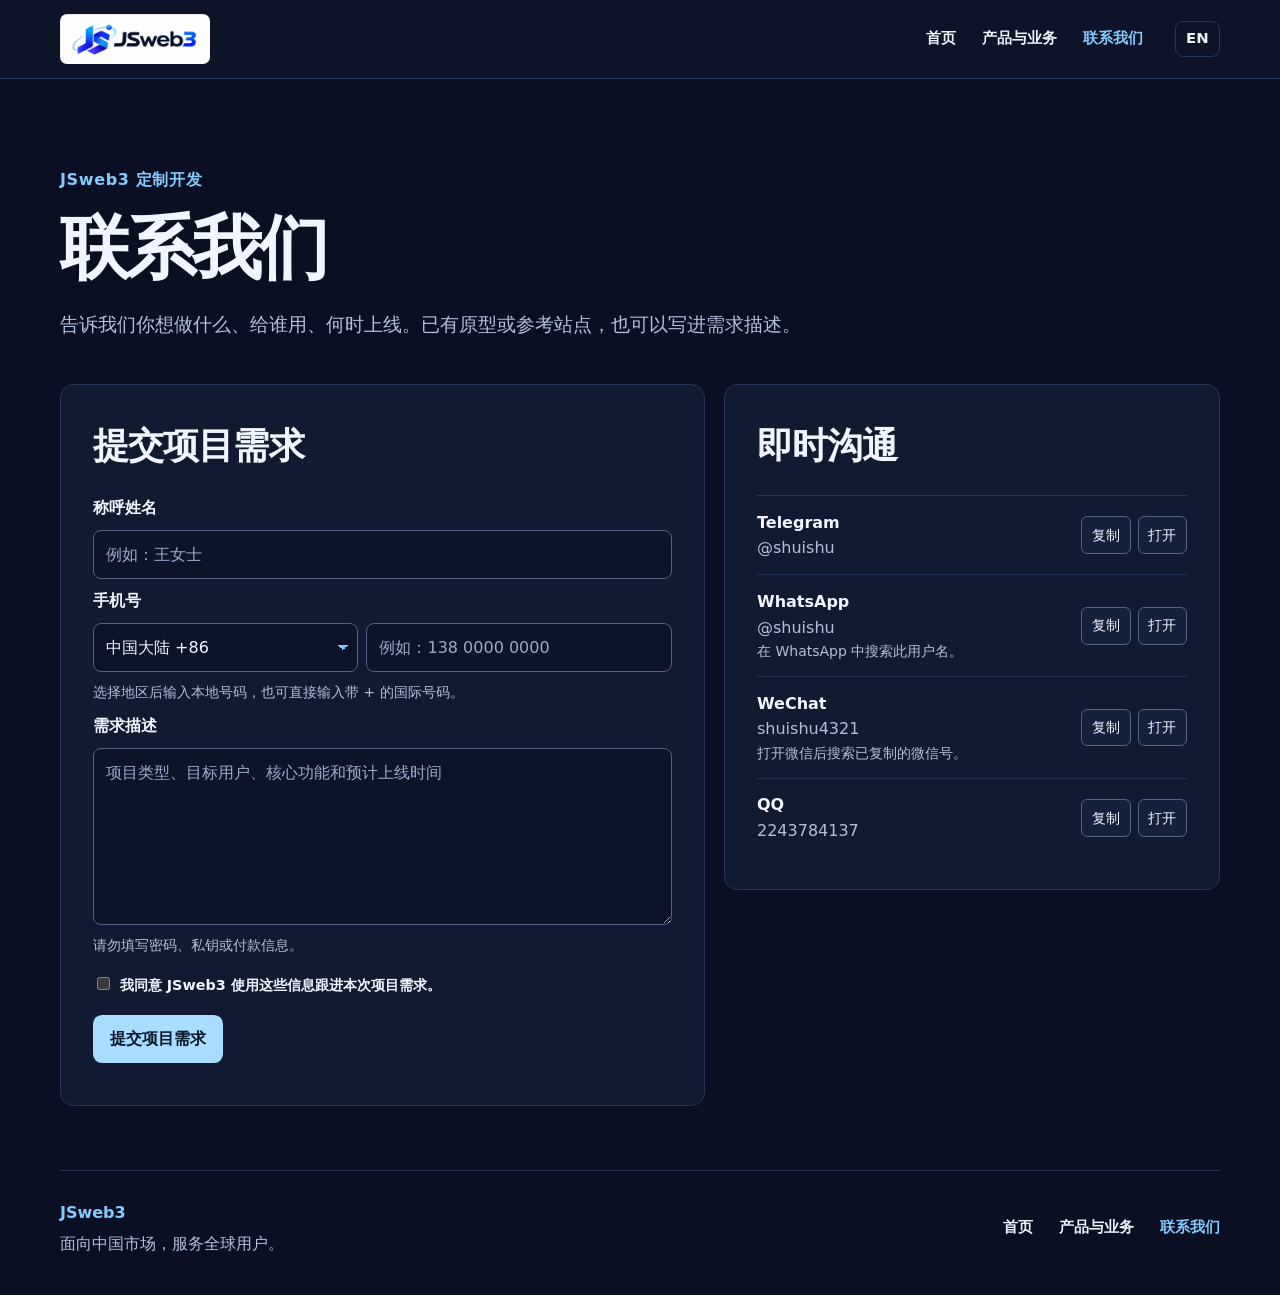
==== site/contact/index.html @ c19f3cb8 "Build bilingual JSweb3 development website" ====
<!doctype html>
<html lang="zh-CN"><head><meta charset="utf-8"><meta name="viewport" content="width=device-width, initial-scale=1"><meta name="theme-color" content="#0a1022">
<title>联系我们｜提交定制开发需求 | JSweb3</title><meta name="description" content="联系 JSweb3，提交 APP、官网、小程序或 Web3 DApp 项目需求，或通过 Telegram、微信、QQ 和 WhatsApp 找到我们。"><meta name="keywords" content="APP 定制开发, 网站与 H5 开发, 企业官网建设, 小程序定制开发, Web3 与 DApp 开发, 系统与 API 集成"><meta name="author" content="JSweb3"><meta name="robots" content="index, follow, max-image-preview:large, max-snippet:-1">
<link rel="canonical" href="https://jsweb3.dev/contact/"><link rel="alternate" hreflang="zh-CN" href="https://jsweb3.dev/contact/"><link rel="alternate" hreflang="en" href="https://jsweb3.dev/en/contact/"><link rel="alternate" hreflang="x-default" href="https://jsweb3.dev/contact/">
<meta property="og:type" content="website"><meta property="og:site_name" content="JSweb3"><meta property="og:locale" content="zh_CN"><meta property="og:locale:alternate" content="en_US"><meta property="og:title" content="联系我们｜提交定制开发需求 | JSweb3"><meta property="og:description" content="联系 JSweb3，提交 APP、官网、小程序或 Web3 DApp 项目需求，或通过 Telegram、微信、QQ 和 WhatsApp 找到我们。"><meta property="og:url" content="https://jsweb3.dev/contact/"><meta property="og:image" content="https://jsweb3.dev/assets/jsweb3-logo.png"><meta property="og:image:alt" content="JSweb3"><meta name="twitter:card" content="summary_large_image"><meta name="twitter:title" content="联系我们｜提交定制开发需求 | JSweb3"><meta name="twitter:description" content="联系 JSweb3，提交 APP、官网、小程序或 Web3 DApp 项目需求，或通过 Telegram、微信、QQ 和 WhatsApp 找到我们。"><meta name="twitter:image" content="https://jsweb3.dev/assets/jsweb3-logo.png"><meta name="twitter:image:alt" content="JSweb3">
<link rel="icon" href="../assets/jsweb3-icon.png"><link rel="stylesheet" href="../assets/site.css"><script type="application/ld+json">{"@context":"https://schema.org","@graph":[{"@type":"Organization","@id":"https://jsweb3.dev/#organization","name":"JSweb3","url":"https://jsweb3.dev","logo":"https://jsweb3.dev/assets/jsweb3-logo.png","areaServed":["China","Worldwide"],"sameAs":["https://t.me/shuishu"]},{"@type":"WebSite","@id":"https://jsweb3.dev/#website","name":"JSweb3","url":"https://jsweb3.dev","inLanguage":["zh-CN","en"],"publisher":{"@id":"https://jsweb3.dev/#organization"}},{"@type":["WebPage","ContactPage"],"@id":"https://jsweb3.dev/contact/#page","url":"https://jsweb3.dev/contact/","name":"联系我们｜提交定制开发需求 | JSweb3","description":"联系 JSweb3，提交 APP、官网、小程序或 Web3 DApp 项目需求，或通过 Telegram、微信、QQ 和 WhatsApp 找到我们。","inLanguage":"zh-CN","isPartOf":{"@id":"https://jsweb3.dev/#website"},"about":{"@id":"https://jsweb3.dev/#organization"}},{"@type":"BreadcrumbList","itemListElement":[{"@type":"ListItem","position":1,"name":"首页","item":"https://jsweb3.dev/"},{"@type":"ListItem","position":2,"name":"联系我们","item":"https://jsweb3.dev/contact/"}]}]}</script></head>
<body><header class="header"><div class="header-inner"><a href="../" class="brand" aria-label="JSweb3"><img src="../assets/jsweb3-logo.png" alt="JSweb3" width="180" height="60"></a><nav aria-label="首页"><a href="../">首页</a><a href="../services/">产品与业务</a><a href="../contact/" aria-current="page">联系我们</a></nav><a class="switch" href="../en/contact/" hreflang="en" lang="en">EN</a></div></header><main><section class="page-intro"><p class="eyebrow">JSweb3 定制开发</p><h1>联系我们</h1><p class="lead">告诉我们你想做什么、给谁用、何时上线。已有原型或参考站点，也可以写进需求描述。</p></section><div class="contact-layout"><section class="panel" id="brief"><h2>提交项目需求</h2><form id="brief-form"><label for="name">称呼姓名</label><input id="name" name="name" autocomplete="name" required maxlength="80" placeholder="例如：王女士"><label for="phone">手机号</label><div class="phone-row"><select id="region" name="region" aria-label="国家或地区"><option value="CN">中国大陆 +86</option><option value="HK">中国香港 +852</option><option value="MO">中国澳门 +853</option><option value="TW">中国台湾 +886</option><option value="US">美国 / 加拿大 +1</option><option value="GB">英国 +44</option><option value="AU">澳大利亚 +61</option><option value="SG">新加坡 +65</option><option value="MY">马来西亚 +60</option><option value="JP">日本 +81</option><option value="KR">韩国 +82</option><option value="IN">印度 +91</option><option value="DE">德国 +49</option><option value="FR">法国 +33</option><option value="AE">阿联酋 +971</option><option value="INT">国际号码</option></select><input id="phone" name="phone" type="tel" inputmode="tel" autocomplete="tel" required maxlength="40" aria-describedby="phone-help" placeholder="例如：138 0000 0000"></div><p class="hint" id="phone-help">选择地区后输入本地号码，也可直接输入带 + 的国际号码。</p><label for="description">需求描述</label><textarea id="description" name="description" rows="6" minlength="8" maxlength="2000" required placeholder="项目类型、目标用户、核心功能和预计上线时间"></textarea><p class="hint">请勿填写密码、私钥或付款信息。</p><label class="consent"><input type="checkbox" name="consent" required> <span>我同意 JSweb3 使用这些信息跟进本次项目需求。</span></label><div hidden><label>Website<input name="website" tabindex="-1" autocomplete="off"></label></div><button class="button primary" type="submit">提交项目需求</button><p class="status" id="form-status" role="status"></p></form></section><aside class="panel"><h2>即时沟通</h2><div class="channel"><div><strong>Telegram</strong><span>@shuishu</span></div><div class="channel-actions"><button type="button" data-copy="@shuishu" aria-label="复制 Telegram">复制</button><a href="https://t.me/shuishu" aria-label="打开 Telegram" target="_blank" rel="noopener noreferrer">打开</a></div></div><div class="channel"><div><strong>WhatsApp</strong><span>@shuishu</span><small>在 WhatsApp 中搜索此用户名。</small></div><div class="channel-actions"><button type="button" data-copy="@shuishu" aria-label="复制 WhatsApp">复制</button><a href="https://web.whatsapp.com/" aria-label="打开 WhatsApp" target="_blank" rel="noopener noreferrer">打开</a></div></div><div class="channel"><div><strong>WeChat</strong><span>shuishu4321</span><small>打开微信后搜索已复制的微信号。</small></div><div class="channel-actions"><button type="button" data-copy="shuishu4321" aria-label="复制 WeChat">复制</button><a href="weixin://" aria-label="打开 WeChat" data-copy-on-open="shuishu4321">打开</a></div></div><div class="channel"><div><strong>QQ</strong><span>2243784137</span></div><div class="channel-actions"><button type="button" data-copy="2243784137" aria-label="复制 QQ">复制</button><a href="https://wpa.qq.com/msgrd?v=3&amp;uin=2243784137&amp;site=qq&amp;menu=yes" aria-label="打开 QQ" target="_blank" rel="noopener noreferrer">打开</a></div></div><p class="status" id="copy-status" role="status"></p></aside></div><script type="application/json" id="messages">{"copied":"已复制","copyFail":"复制失败，请手动选中账号。","badPhone":"请输入有效格式的手机号。","sending":"正在提交…","sent":"需求已保存，我们会按你提供的方式联系你。","failed":"暂时无法提交。请稍后重试，或使用即时联系方式。","limited":"提交次数较多，请稍后重试。"}</script><script type="module" src="../assets/contact.mjs"></script></main><footer><div><a class="footer-brand" href="../">JSweb3</a><p>面向中国市场，服务全球用户。</p></div><nav aria-label="页脚导航"><a href="../">首页</a><a href="../services/">产品与业务</a><a href="../contact/" aria-current="page">联系我们</a></nav></footer></body></html>
---- site/assets/site.css ----
:root{color-scheme:dark;--bg:#0a1022;--panel:#101a31;--line:#263755;--text:#f0f5ff;--muted:#b2c0d9;--accent:#83ccff;--button:#a9ddff;font-family:system-ui,-apple-system,BlinkMacSystemFont,"Microsoft YaHei",sans-serif;background:var(--bg);color:var(--text);line-height:1.6}
*{box-sizing:border-box}html{scroll-padding-top:1rem}body{margin:0}a{color:inherit;text-decoration:none}button,input,select,textarea{font:inherit}button{cursor:pointer}img{display:block;max-width:100%}p,h1,h2,h3{margin:0}p{color:var(--muted)}:focus-visible{outline:2px solid #95dfff;outline-offset:4px}[aria-current]{color:var(--accent)}
.header{border-bottom:1px solid var(--line);background:#0d1427}.header-inner,main,footer{width:min(1160px,calc(100% - 48px));margin:auto}.header-inner{min-height:78px;display:flex;align-items:center;gap:32px}.brand{margin-right:auto;flex:none}.brand img{width:150px;height:50px;object-fit:contain;border-radius:7px}.header nav,footer nav{display:flex;gap:26px;flex-wrap:wrap}.header nav a,footer nav a,.switch{font-size:.93rem;font-weight:650}.switch{padding:.35rem .65rem;border:1px solid var(--line);border-radius:.5rem}
.hero{padding:clamp(3rem,9vw,7rem) 0 4rem;display:grid;grid-template-columns:1.18fr 1fr;align-items:center;gap:clamp(1rem,4vw,4rem)}.eyebrow{color:var(--accent);font-weight:650;margin-bottom:1rem;letter-spacing:.04em}.hero h1,.page-intro h1{font-weight:800;letter-spacing:-.055em;line-height:1.13;font-size:clamp(2.65rem,6vw,5.15rem)}.hero h1 em{font-style:normal;color:#9bd4ff}.lead{max-width:64ch;margin-top:1.4rem;font-size:clamp(1rem,1.8vw,1.17rem)}.actions{display:flex;flex-wrap:wrap;gap:.8rem;margin-top:1.9rem}.button{display:inline-flex;align-items:center;justify-content:center;min-height:46px;padding:.65rem 1rem;border-radius:.56rem;border:1px solid transparent;font-weight:750;text-align:center}.primary{background:var(--button);color:#08172b}.primary:hover{background:#d1efff}.secondary{border-color:#556887;background:#111e35}.secondary:hover{background:#1d3151}
.blueprint{position:relative;isolation:isolate;aspect-ratio:1.17;overflow:hidden;border:1px solid #34476a;border-radius:20px;background:radial-gradient(ellipse at center,#1f3d78 0%,transparent 65%),linear-gradient(#38568b33 1px,transparent 1px),linear-gradient(90deg,#38568b33 1px,transparent 1px),#0d1832;background-size:auto,28px 28px,28px 28px,auto}.core,.orbit,.node{position:absolute;top:50%;left:50%;translate:-50% -50%}.orbit{height:60%;width:76%;border:1px solid #7bbfff77;border-radius:50%;rotate:-24deg}.o2{rotate:32deg}.o3{rotate:88deg;width:59%;height:55%;border-color:#9d8bf288}.core{width:31%;aspect-ratio:1;display:grid;place-content:center;grid-auto-flow:column;align-items:center;background:linear-gradient(140deg,#adf1ff,#5c8eff 53%,#5b4ce7);color:#071329;border:1px solid #a8deff;border-radius:22%;box-shadow:0 0 55px #5b96ff99,inset 0 0 28px #e6eeff77;rotate:-10deg;font-size:clamp(2rem,5vw,4rem);font-weight:900;letter-spacing:-.12em;padding-right:.15em}.core span{color:#eef5ff;font-size:.7em;margin-left:.13em}.node{padding:.29rem .55rem;border:1px solid #5784bf;border-radius:.45rem;background:#121f3e;color:#b9e7ff;font:700 .8rem/1.4 ui-monospace,monospace;letter-spacing:.1em}.n1{left:23%;top:26%}.n2{left:78%;top:28%}.n3{left:78%;top:72%}.n4{left:23%;top:74%}
.section{padding:3rem 0;border-top:1px solid var(--line)}.section h2,.panel h2{font-size:clamp(1.45rem,4vw,2.25rem);letter-spacing:-.025em;margin-bottom:1.25rem}.catalog,.steps{display:grid;grid-template-columns:repeat(3,minmax(0,1fr));gap:1rem}.card,.panel,.steps article{background:var(--panel);border:1px solid var(--line);border-radius:.85rem;padding:1.35rem}.card{scroll-margin-top:1rem}.card:target,.panel:target{border-color:var(--accent)}.card h3,.steps h3{margin:.28rem 0 .5rem;font-size:1.22rem}.card a{display:inline-block;color:var(--accent);margin-top:1.1rem;font-weight:650}.card a:hover{text-decoration:underline}.tile{display:grid;place-items:center;width:2.55rem;height:2.55rem;background:#1d3355;border-radius:.6rem;color:#a9dbff;font-size:1.35rem;margin-bottom:.88rem}.tag{font-size:.88rem;color:#9dcaff}.process,.faq{padding-bottom:4rem}.page-intro{padding:clamp(2.7rem,7vw,5.5rem) 0 2.8rem}.page-intro h1{font-size:clamp(2.5rem,7vw,4.35rem)}.compact{padding-top:2rem}.faq details{border-bottom:1px solid var(--line);padding:.9rem 0}.faq summary{cursor:pointer;font-weight:650}.faq details p{margin:.55rem 0 0 1rem}.faq .button{margin-top:1.6rem}
.contact-layout{display:grid;grid-template-columns:1.3fr 1fr;align-items:start;gap:1.2rem;padding-bottom:4rem}.panel{padding:clamp(1rem,3vw,2rem)}form{display:grid;gap:.6rem}form label{font-weight:650}input:not([type=checkbox]),select,textarea{width:100%;min-width:0;border:1px solid #506182;background:#0c1528;color:var(--text);border-radius:.5rem;padding:.65rem .75rem}textarea{resize:vertical}input::placeholder,textarea::placeholder{color:#9aabc8}.phone-row{display:grid;gap:.5rem;grid-template-columns:minmax(0,1fr) minmax(0,1.15fr)}select{appearance:none;padding-right:1.8rem;background-image:linear-gradient(45deg,transparent 50%,var(--accent) 50%),linear-gradient(135deg,var(--accent) 50%,transparent 50%);background-size:5px 5px;background-repeat:no-repeat;background-position:calc(100% - 14px) 50%,calc(100% - 9px) 50%}.hint,small{font-size:.875rem;color:var(--muted)}.consent{display:flex;align-items:baseline;gap:.42rem;font-size:.9rem;margin:.5rem 0}.consent input{accent-color:var(--accent)}form .button{justify-self:start}.status:not(:empty){padding:.5rem;color:var(--accent)}.channel{display:flex;justify-content:space-between;align-items:center;flex-wrap:wrap;gap:.5rem;padding:.85rem 0;border-top:1px solid var(--line)}.channel span,.channel small{display:block;overflow-wrap:anywhere}.channel span{color:var(--muted)}.channel-actions{display:flex;gap:.45rem}.channel-actions>*{font-size:.9rem;padding:.4rem .6rem;border:1px solid #526484;border-radius:.38rem;background:#14213b;color:var(--text)}
footer{border-top:1px solid var(--line);padding:1.8rem 0 2.4rem;display:flex;justify-content:space-between;gap:1rem;flex-wrap:wrap}.footer-brand{font-weight:800;color:var(--accent)}footer p{margin-top:.35rem}footer nav{align-items:center}
@media(max-width:800px){.hero{grid-template-columns:1fr}.blueprint{max-width:560px;width:100%}.catalog{grid-template-columns:1fr 1fr}.contact-layout{grid-template-columns:1fr}}
@media(max-width:530px){.header-inner,main,footer{width:calc(100% - 32px)}.header-inner{display:grid;grid-template-columns:1fr auto;gap:.65rem;padding:.65rem 0}.header nav{grid-row:2;grid-column:1/-1;gap:1rem}.switch{grid-row:1;grid-column:2}.brand img{width:126px;height:42px}.catalog,.steps{grid-template-columns:1fr}.hero{padding-bottom:2rem}.section{padding:2rem 0}.phone-row{grid-template-columns:1fr}.channel-actions>*{min-height:44px}}
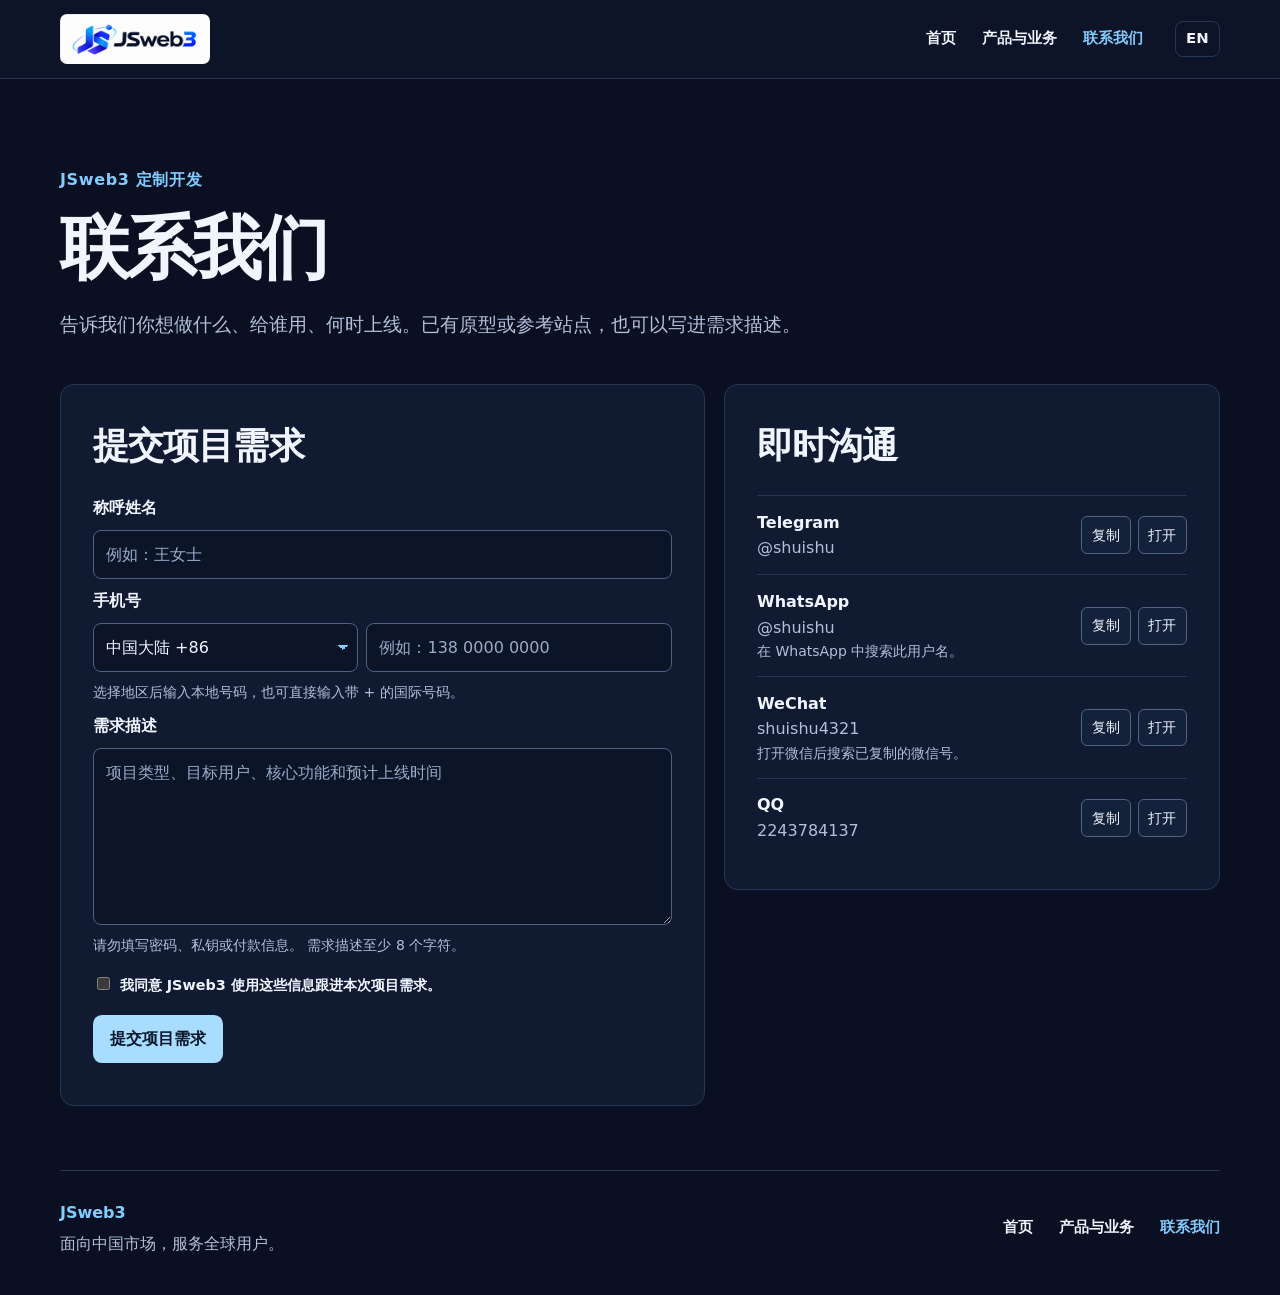
==== commit f2a2b631: "Show clear submission feedback and support older mobile browsers" ====
--- a/site/contact/index.html
+++ b/site/contact/index.html
@@ -4,4 +4,4 @@
 <link rel="canonical" href="https://jsweb3.dev/contact/"><link rel="alternate" hreflang="zh-CN" href="https://jsweb3.dev/contact/"><link rel="alternate" hreflang="en" href="https://jsweb3.dev/en/contact/"><link rel="alternate" hreflang="x-default" href="https://jsweb3.dev/contact/">
 <meta property="og:type" content="website"><meta property="og:site_name" content="JSweb3"><meta property="og:locale" content="zh_CN"><meta property="og:locale:alternate" content="en_US"><meta property="og:title" content="联系我们｜提交定制开发需求 | JSweb3"><meta property="og:description" content="联系 JSweb3，提交 APP、官网、小程序或 Web3 DApp 项目需求，或通过 Telegram、微信、QQ 和 WhatsApp 找到我们。"><meta property="og:url" content="https://jsweb3.dev/contact/"><meta property="og:image" content="https://jsweb3.dev/assets/jsweb3-logo.png"><meta property="og:image:alt" content="JSweb3"><meta name="twitter:card" content="summary_large_image"><meta name="twitter:title" content="联系我们｜提交定制开发需求 | JSweb3"><meta name="twitter:description" content="联系 JSweb3，提交 APP、官网、小程序或 Web3 DApp 项目需求，或通过 Telegram、微信、QQ 和 WhatsApp 找到我们。"><meta name="twitter:image" content="https://jsweb3.dev/assets/jsweb3-logo.png"><meta name="twitter:image:alt" content="JSweb3">
 <link rel="icon" href="../assets/jsweb3-icon.png"><link rel="stylesheet" href="../assets/site.css"><script type="application/ld+json">{"@context":"https://schema.org","@graph":[{"@type":"Organization","@id":"https://jsweb3.dev/#organization","name":"JSweb3","url":"https://jsweb3.dev","logo":"https://jsweb3.dev/assets/jsweb3-logo.png","areaServed":["China","Worldwide"],"sameAs":["https://t.me/shuishu"]},{"@type":"WebSite","@id":"https://jsweb3.dev/#website","name":"JSweb3","url":"https://jsweb3.dev","inLanguage":["zh-CN","en"],"publisher":{"@id":"https://jsweb3.dev/#organization"}},{"@type":["WebPage","ContactPage"],"@id":"https://jsweb3.dev/contact/#page","url":"https://jsweb3.dev/contact/","name":"联系我们｜提交定制开发需求 | JSweb3","description":"联系 JSweb3，提交 APP、官网、小程序或 Web3 DApp 项目需求，或通过 Telegram、微信、QQ 和 WhatsApp 找到我们。","inLanguage":"zh-CN","isPartOf":{"@id":"https://jsweb3.dev/#website"},"about":{"@id":"https://jsweb3.dev/#organization"}},{"@type":"BreadcrumbList","itemListElement":[{"@type":"ListItem","position":1,"name":"首页","item":"https://jsweb3.dev/"},{"@type":"ListItem","position":2,"name":"联系我们","item":"https://jsweb3.dev/contact/"}]}]}</script></head>
-<body><header class="header"><div class="header-inner"><a href="../" class="brand" aria-label="JSweb3"><img src="../assets/jsweb3-logo.png" alt="JSweb3" width="180" height="60"></a><nav aria-label="首页"><a href="../">首页</a><a href="../services/">产品与业务</a><a href="../contact/" aria-current="page">联系我们</a></nav><a class="switch" href="../en/contact/" hreflang="en" lang="en">EN</a></div></header><main><section class="page-intro"><p class="eyebrow">JSweb3 定制开发</p><h1>联系我们</h1><p class="lead">告诉我们你想做什么、给谁用、何时上线。已有原型或参考站点，也可以写进需求描述。</p></section><div class="contact-layout"><section class="panel" id="brief"><h2>提交项目需求</h2><form id="brief-form"><label for="name">称呼姓名</label><input id="name" name="name" autocomplete="name" required maxlength="80" placeholder="例如：王女士"><label for="phone">手机号</label><div class="phone-row"><select id="region" name="region" aria-label="国家或地区"><option value="CN">中国大陆 +86</option><option value="HK">中国香港 +852</option><option value="MO">中国澳门 +853</option><option value="TW">中国台湾 +886</option><option value="US">美国 / 加拿大 +1</option><option value="GB">英国 +44</option><option value="AU">澳大利亚 +61</option><option value="SG">新加坡 +65</option><option value="MY">马来西亚 +60</option><option value="JP">日本 +81</option><option value="KR">韩国 +82</option><option value="IN">印度 +91</option><option value="DE">德国 +49</option><option value="FR">法国 +33</option><option value="AE">阿联酋 +971</option><option value="INT">国际号码</option></select><input id="phone" name="phone" type="tel" inputmode="tel" autocomplete="tel" required maxlength="40" aria-describedby="phone-help" placeholder="例如：138 0000 0000"></div><p class="hint" id="phone-help">选择地区后输入本地号码，也可直接输入带 + 的国际号码。</p><label for="description">需求描述</label><textarea id="description" name="description" rows="6" minlength="8" maxlength="2000" required placeholder="项目类型、目标用户、核心功能和预计上线时间"></textarea><p class="hint">请勿填写密码、私钥或付款信息。</p><label class="consent"><input type="checkbox" name="consent" required> <span>我同意 JSweb3 使用这些信息跟进本次项目需求。</span></label><div hidden><label>Website<input name="website" tabindex="-1" autocomplete="off"></label></div><button class="button primary" type="submit">提交项目需求</button><p class="status" id="form-status" role="status"></p></form></section><aside class="panel"><h2>即时沟通</h2><div class="channel"><div><strong>Telegram</strong><span>@shuishu</span></div><div class="channel-actions"><button type="button" data-copy="@shuishu" aria-label="复制 Telegram">复制</button><a href="https://t.me/shuishu" aria-label="打开 Telegram" target="_blank" rel="noopener noreferrer">打开</a></div></div><div class="channel"><div><strong>WhatsApp</strong><span>@shuishu</span><small>在 WhatsApp 中搜索此用户名。</small></div><div class="channel-actions"><button type="button" data-copy="@shuishu" aria-label="复制 WhatsApp">复制</button><a href="https://web.whatsapp.com/" aria-label="打开 WhatsApp" target="_blank" rel="noopener noreferrer">打开</a></div></div><div class="channel"><div><strong>WeChat</strong><span>shuishu4321</span><small>打开微信后搜索已复制的微信号。</small></div><div class="channel-actions"><button type="button" data-copy="shuishu4321" aria-label="复制 WeChat">复制</button><a href="weixin://" aria-label="打开 WeChat" data-copy-on-open="shuishu4321">打开</a></div></div><div class="channel"><div><strong>QQ</strong><span>2243784137</span></div><div class="channel-actions"><button type="button" data-copy="2243784137" aria-label="复制 QQ">复制</button><a href="https://wpa.qq.com/msgrd?v=3&amp;uin=2243784137&amp;site=qq&amp;menu=yes" aria-label="打开 QQ" target="_blank" rel="noopener noreferrer">打开</a></div></div><p class="status" id="copy-status" role="status"></p></aside></div><script type="application/json" id="messages">{"copied":"已复制","copyFail":"复制失败，请手动选中账号。","badPhone":"请输入有效格式的手机号。","sending":"正在提交…","sent":"需求已保存，我们会按你提供的方式联系你。","failed":"暂时无法提交。请稍后重试，或使用即时联系方式。","limited":"提交次数较多，请稍后重试。"}</script><script type="module" src="../assets/contact.mjs"></script></main><footer><div><a class="footer-brand" href="../">JSweb3</a><p>面向中国市场，服务全球用户。</p></div><nav aria-label="页脚导航"><a href="../">首页</a><a href="../services/">产品与业务</a><a href="../contact/" aria-current="page">联系我们</a></nav></footer></body></html>
+<body><header class="header"><div class="header-inner"><a href="../" class="brand" aria-label="JSweb3"><img src="../assets/jsweb3-logo.png" alt="JSweb3" width="180" height="60"></a><nav aria-label="首页"><a href="../">首页</a><a href="../services/">产品与业务</a><a href="../contact/" aria-current="page">联系我们</a></nav><a class="switch" href="../en/contact/" hreflang="en" lang="en">EN</a></div></header><main><section aria-labelledby="contact-title"><div class="page-intro"><p class="eyebrow">JSweb3 定制开发</p><h1 id="contact-title">联系我们</h1><p class="lead">告诉我们你想做什么、给谁用、何时上线。已有原型或参考站点，也可以写进需求描述。</p></div><div class="contact-layout"><section class="panel" id="brief"><h2>提交项目需求</h2><form id="brief-form" method="post"><label for="name">称呼姓名</label><input id="name" name="name" autocomplete="name" required maxlength="80" placeholder="例如：王女士"><label for="phone">手机号</label><div class="phone-row"><select id="region" name="region" aria-label="国家或地区"><option value="CN">中国大陆 +86</option><option value="HK">中国香港 +852</option><option value="MO">中国澳门 +853</option><option value="TW">中国台湾 +886</option><option value="US">美国 / 加拿大 +1</option><option value="GB">英国 +44</option><option value="AU">澳大利亚 +61</option><option value="SG">新加坡 +65</option><option value="MY">马来西亚 +60</option><option value="JP">日本 +81</option><option value="KR">韩国 +82</option><option value="IN">印度 +91</option><option value="DE">德国 +49</option><option value="FR">法国 +33</option><option value="AE">阿联酋 +971</option><option value="INT">国际号码</option></select><input id="phone" name="phone" type="tel" inputmode="tel" autocomplete="tel" required maxlength="40" aria-describedby="phone-help" placeholder="例如：138 0000 0000"></div><p class="hint" id="phone-help">选择地区后输入本地号码，也可直接输入带 + 的国际号码。</p><label for="description">需求描述</label><textarea id="description" name="description" rows="6" minlength="8" maxlength="2000" required placeholder="项目类型、目标用户、核心功能和预计上线时间"></textarea><p class="hint">请勿填写密码、私钥或付款信息。 需求描述至少 8 个字符。</p><label class="consent"><input type="checkbox" name="consent" required> <span>我同意 JSweb3 使用这些信息跟进本次项目需求。</span></label><div hidden><label>Website<input name="website" tabindex="-1" autocomplete="off"></label></div><button class="button primary" type="submit">提交项目需求</button><p class="status" id="form-status" role="status"></p></form></section><aside class="panel"><h2>即时沟通</h2><div class="channel"><div><strong>Telegram</strong><span>@shuishu</span></div><div class="channel-actions"><button type="button" data-copy="@shuishu" aria-label="复制 Telegram">复制</button><a href="https://t.me/shuishu" aria-label="打开 Telegram" target="_blank" rel="noopener noreferrer">打开</a></div></div><div class="channel"><div><strong>WhatsApp</strong><span>@shuishu</span><small>在 WhatsApp 中搜索此用户名。</small></div><div class="channel-actions"><button type="button" data-copy="@shuishu" aria-label="复制 WhatsApp">复制</button><a href="https://web.whatsapp.com/" aria-label="打开 WhatsApp" target="_blank" rel="noopener noreferrer">打开</a></div></div><div class="channel"><div><strong>WeChat</strong><span>shuishu4321</span><small>打开微信后搜索已复制的微信号。</small></div><div class="channel-actions"><button type="button" data-copy="shuishu4321" aria-label="复制 WeChat">复制</button><a href="weixin://" aria-label="打开 WeChat" data-copy-on-open="shuishu4321">打开</a></div></div><div class="channel"><div><strong>QQ</strong><span>2243784137</span></div><div class="channel-actions"><button type="button" data-copy="2243784137" aria-label="复制 QQ">复制</button><a href="https://wpa.qq.com/msgrd?v=3&amp;uin=2243784137&amp;site=qq&amp;menu=yes" aria-label="打开 QQ" target="_blank" rel="noopener noreferrer">打开</a></div></div><p class="status" id="copy-status" role="status"></p></aside></div><dialog id="brief-success" aria-labelledby="brief-success-title"><h2 id="brief-success-title">提交成功</h2><p>需求已保存，我们会按你提供的方式联系你。</p><form method="dialog"><button class="button primary" autofocus>确定</button></form></dialog><script type="application/json" id="messages">{"copied":"已复制","copyFail":"复制失败，请手动选中账号。","badName":"请输入你的称呼。","badPhone":"请输入有效格式的手机号。","badDescription":"请填写至少 8 个字符的需求描述。","badConsent":"请勾选同意后再提交。","sending":"正在提交…","sent":"需求已保存，我们会按你提供的方式联系你。","failed":"暂时无法提交。请稍后重试，或使用即时联系方式。","limited":"提交次数较多，请稍后重试。","submit":"提交项目需求"}</script><script type="module" src="../assets/contact.mjs?v=2"></script></section></main><footer><div><a class="footer-brand" href="../">JSweb3</a><p>面向中国市场，服务全球用户。</p></div><nav aria-label="页脚导航"><a href="../">首页</a><a href="../services/">产品与业务</a><a href="../contact/" aria-current="page">联系我们</a></nav></footer></body></html>
--- a/site/assets/site.css
+++ b/site/assets/site.css
@@ -8,3 +8,5 @@
 footer{border-top:1px solid var(--line);padding:1.8rem 0 2.4rem;display:flex;justify-content:space-between;gap:1rem;flex-wrap:wrap}.footer-brand{font-weight:800;color:var(--accent)}footer p{margin-top:.35rem}footer nav{align-items:center}
 @media(max-width:800px){.hero{grid-template-columns:1fr}.blueprint{max-width:560px;width:100%}.catalog{grid-template-columns:1fr 1fr}.contact-layout{grid-template-columns:1fr}}
 @media(max-width:530px){.header-inner,main,footer{width:calc(100% - 32px)}.header-inner{display:grid;grid-template-columns:1fr auto;gap:.65rem;padding:.65rem 0}.header nav{grid-row:2;grid-column:1/-1;gap:1rem}.switch{grid-row:1;grid-column:2}.brand img{width:126px;height:42px}.catalog,.steps{grid-template-columns:1fr}.hero{padding-bottom:2rem}.section{padding:2rem 0}.phone-row{grid-template-columns:1fr}.channel-actions>*{min-height:44px}}
+.contact-intro{padding-bottom:1.4rem}.contact-intro h2{margin-bottom:.55rem}.contact-intro p{max-width:64ch}
+#brief-success{width:min(420px,calc(100% - 2rem));padding:1.5rem;border:1px solid var(--line);border-radius:.85rem;background:var(--panel);color:var(--text)}#brief-success::backdrop{background:#070d1cbd}#brief-success p{margin:.5rem 0 1rem}.primary:disabled{opacity:.65;cursor:wait}
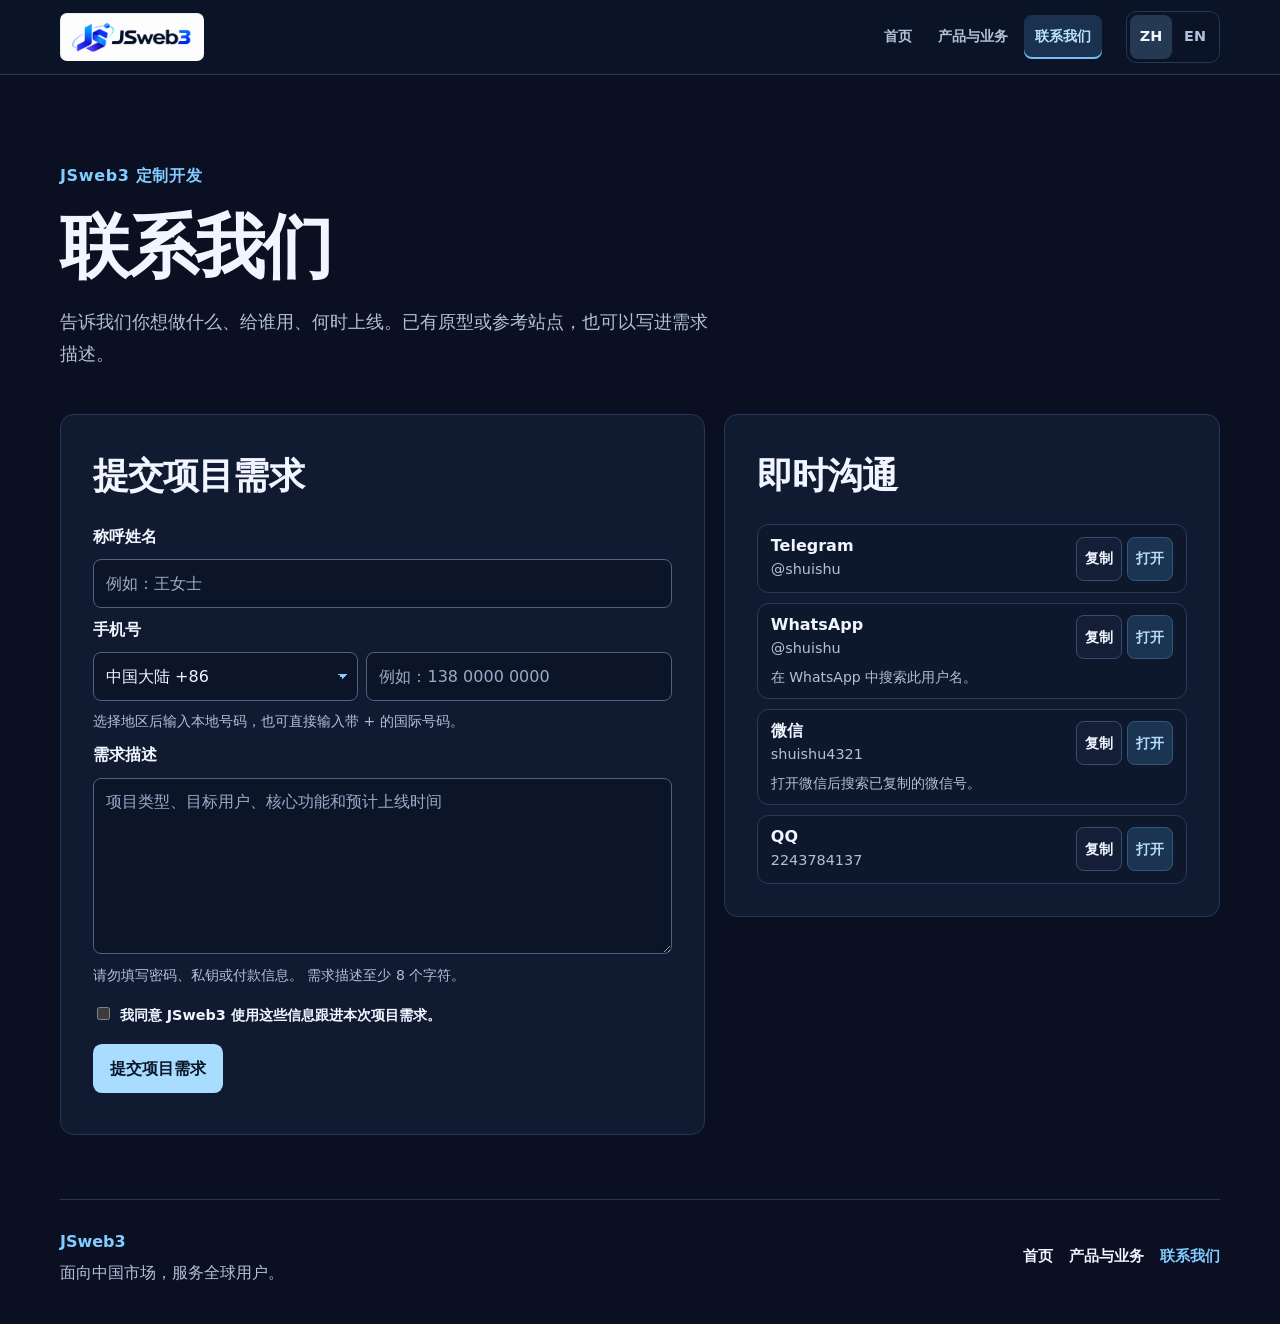
==== commit 0d4588ca: "Refine desktop hero and responsive navigation and contact layout" ====
--- a/site/contact/index.html
+++ b/site/contact/index.html
@@ -3,5 +3,5 @@
 <title>联系我们｜提交定制开发需求 | JSweb3</title><meta name="description" content="联系 JSweb3，提交 APP、官网、小程序或 Web3 DApp 项目需求，或通过 Telegram、微信、QQ 和 WhatsApp 找到我们。"><meta name="keywords" content="APP 定制开发, 网站与 H5 开发, 企业官网建设, 小程序定制开发, Web3 与 DApp 开发, 系统与 API 集成"><meta name="author" content="JSweb3"><meta name="robots" content="index, follow, max-image-preview:large, max-snippet:-1">
 <link rel="canonical" href="https://jsweb3.dev/contact/"><link rel="alternate" hreflang="zh-CN" href="https://jsweb3.dev/contact/"><link rel="alternate" hreflang="en" href="https://jsweb3.dev/en/contact/"><link rel="alternate" hreflang="x-default" href="https://jsweb3.dev/contact/">
 <meta property="og:type" content="website"><meta property="og:site_name" content="JSweb3"><meta property="og:locale" content="zh_CN"><meta property="og:locale:alternate" content="en_US"><meta property="og:title" content="联系我们｜提交定制开发需求 | JSweb3"><meta property="og:description" content="联系 JSweb3，提交 APP、官网、小程序或 Web3 DApp 项目需求，或通过 Telegram、微信、QQ 和 WhatsApp 找到我们。"><meta property="og:url" content="https://jsweb3.dev/contact/"><meta property="og:image" content="https://jsweb3.dev/assets/jsweb3-logo.png"><meta property="og:image:alt" content="JSweb3"><meta name="twitter:card" content="summary_large_image"><meta name="twitter:title" content="联系我们｜提交定制开发需求 | JSweb3"><meta name="twitter:description" content="联系 JSweb3，提交 APP、官网、小程序或 Web3 DApp 项目需求，或通过 Telegram、微信、QQ 和 WhatsApp 找到我们。"><meta name="twitter:image" content="https://jsweb3.dev/assets/jsweb3-logo.png"><meta name="twitter:image:alt" content="JSweb3">
-<link rel="icon" href="../assets/jsweb3-icon.png"><link rel="stylesheet" href="../assets/site.css"><script type="application/ld+json">{"@context":"https://schema.org","@graph":[{"@type":"Organization","@id":"https://jsweb3.dev/#organization","name":"JSweb3","url":"https://jsweb3.dev","logo":"https://jsweb3.dev/assets/jsweb3-logo.png","areaServed":["China","Worldwide"],"sameAs":["https://t.me/shuishu"]},{"@type":"WebSite","@id":"https://jsweb3.dev/#website","name":"JSweb3","url":"https://jsweb3.dev","inLanguage":["zh-CN","en"],"publisher":{"@id":"https://jsweb3.dev/#organization"}},{"@type":["WebPage","ContactPage"],"@id":"https://jsweb3.dev/contact/#page","url":"https://jsweb3.dev/contact/","name":"联系我们｜提交定制开发需求 | JSweb3","description":"联系 JSweb3，提交 APP、官网、小程序或 Web3 DApp 项目需求，或通过 Telegram、微信、QQ 和 WhatsApp 找到我们。","inLanguage":"zh-CN","isPartOf":{"@id":"https://jsweb3.dev/#website"},"about":{"@id":"https://jsweb3.dev/#organization"}},{"@type":"BreadcrumbList","itemListElement":[{"@type":"ListItem","position":1,"name":"首页","item":"https://jsweb3.dev/"},{"@type":"ListItem","position":2,"name":"联系我们","item":"https://jsweb3.dev/contact/"}]}]}</script></head>
-<body><header class="header"><div class="header-inner"><a href="../" class="brand" aria-label="JSweb3"><img src="../assets/jsweb3-logo.png" alt="JSweb3" width="180" height="60"></a><nav aria-label="首页"><a href="../">首页</a><a href="../services/">产品与业务</a><a href="../contact/" aria-current="page">联系我们</a></nav><a class="switch" href="../en/contact/" hreflang="en" lang="en">EN</a></div></header><main><section aria-labelledby="contact-title"><div class="page-intro"><p class="eyebrow">JSweb3 定制开发</p><h1 id="contact-title">联系我们</h1><p class="lead">告诉我们你想做什么、给谁用、何时上线。已有原型或参考站点，也可以写进需求描述。</p></div><div class="contact-layout"><section class="panel" id="brief"><h2>提交项目需求</h2><form id="brief-form" method="post"><label for="name">称呼姓名</label><input id="name" name="name" autocomplete="name" required maxlength="80" placeholder="例如：王女士"><label for="phone">手机号</label><div class="phone-row"><select id="region" name="region" aria-label="国家或地区"><option value="CN">中国大陆 +86</option><option value="HK">中国香港 +852</option><option value="MO">中国澳门 +853</option><option value="TW">中国台湾 +886</option><option value="US">美国 / 加拿大 +1</option><option value="GB">英国 +44</option><option value="AU">澳大利亚 +61</option><option value="SG">新加坡 +65</option><option value="MY">马来西亚 +60</option><option value="JP">日本 +81</option><option value="KR">韩国 +82</option><option value="IN">印度 +91</option><option value="DE">德国 +49</option><option value="FR">法国 +33</option><option value="AE">阿联酋 +971</option><option value="INT">国际号码</option></select><input id="phone" name="phone" type="tel" inputmode="tel" autocomplete="tel" required maxlength="40" aria-describedby="phone-help" placeholder="例如：138 0000 0000"></div><p class="hint" id="phone-help">选择地区后输入本地号码，也可直接输入带 + 的国际号码。</p><label for="description">需求描述</label><textarea id="description" name="description" rows="6" minlength="8" maxlength="2000" required placeholder="项目类型、目标用户、核心功能和预计上线时间"></textarea><p class="hint">请勿填写密码、私钥或付款信息。 需求描述至少 8 个字符。</p><label class="consent"><input type="checkbox" name="consent" required> <span>我同意 JSweb3 使用这些信息跟进本次项目需求。</span></label><div hidden><label>Website<input name="website" tabindex="-1" autocomplete="off"></label></div><button class="button primary" type="submit">提交项目需求</button><p class="status" id="form-status" role="status"></p></form></section><aside class="panel"><h2>即时沟通</h2><div class="channel"><div><strong>Telegram</strong><span>@shuishu</span></div><div class="channel-actions"><button type="button" data-copy="@shuishu" aria-label="复制 Telegram">复制</button><a href="https://t.me/shuishu" aria-label="打开 Telegram" target="_blank" rel="noopener noreferrer">打开</a></div></div><div class="channel"><div><strong>WhatsApp</strong><span>@shuishu</span><small>在 WhatsApp 中搜索此用户名。</small></div><div class="channel-actions"><button type="button" data-copy="@shuishu" aria-label="复制 WhatsApp">复制</button><a href="https://web.whatsapp.com/" aria-label="打开 WhatsApp" target="_blank" rel="noopener noreferrer">打开</a></div></div><div class="channel"><div><strong>WeChat</strong><span>shuishu4321</span><small>打开微信后搜索已复制的微信号。</small></div><div class="channel-actions"><button type="button" data-copy="shuishu4321" aria-label="复制 WeChat">复制</button><a href="weixin://" aria-label="打开 WeChat" data-copy-on-open="shuishu4321">打开</a></div></div><div class="channel"><div><strong>QQ</strong><span>2243784137</span></div><div class="channel-actions"><button type="button" data-copy="2243784137" aria-label="复制 QQ">复制</button><a href="https://wpa.qq.com/msgrd?v=3&amp;uin=2243784137&amp;site=qq&amp;menu=yes" aria-label="打开 QQ" target="_blank" rel="noopener noreferrer">打开</a></div></div><p class="status" id="copy-status" role="status"></p></aside></div><dialog id="brief-success" aria-labelledby="brief-success-title"><h2 id="brief-success-title">提交成功</h2><p>需求已保存，我们会按你提供的方式联系你。</p><form method="dialog"><button class="button primary" autofocus>确定</button></form></dialog><script type="application/json" id="messages">{"copied":"已复制","copyFail":"复制失败，请手动选中账号。","badName":"请输入你的称呼。","badPhone":"请输入有效格式的手机号。","badDescription":"请填写至少 8 个字符的需求描述。","badConsent":"请勾选同意后再提交。","sending":"正在提交…","sent":"需求已保存，我们会按你提供的方式联系你。","failed":"暂时无法提交。请稍后重试，或使用即时联系方式。","limited":"提交次数较多，请稍后重试。","submit":"提交项目需求"}</script><script type="module" src="../assets/contact.mjs?v=2"></script></section></main><footer><div><a class="footer-brand" href="../">JSweb3</a><p>面向中国市场，服务全球用户。</p></div><nav aria-label="页脚导航"><a href="../">首页</a><a href="../services/">产品与业务</a><a href="../contact/" aria-current="page">联系我们</a></nav></footer></body></html>
+<link rel="icon" href="../assets/jsweb3-icon.png"><link rel="stylesheet" href="../assets/site.css?v=4"><script type="application/ld+json">{"@context":"https://schema.org","@graph":[{"@type":"Organization","@id":"https://jsweb3.dev/#organization","name":"JSweb3","url":"https://jsweb3.dev","logo":"https://jsweb3.dev/assets/jsweb3-logo.png","areaServed":["China","Worldwide"],"sameAs":["https://t.me/shuishu"]},{"@type":"WebSite","@id":"https://jsweb3.dev/#website","name":"JSweb3","url":"https://jsweb3.dev","inLanguage":["zh-CN","en"],"publisher":{"@id":"https://jsweb3.dev/#organization"}},{"@type":["WebPage","ContactPage"],"@id":"https://jsweb3.dev/contact/#page","url":"https://jsweb3.dev/contact/","name":"联系我们｜提交定制开发需求 | JSweb3","description":"联系 JSweb3，提交 APP、官网、小程序或 Web3 DApp 项目需求，或通过 Telegram、微信、QQ 和 WhatsApp 找到我们。","inLanguage":"zh-CN","isPartOf":{"@id":"https://jsweb3.dev/#website"},"about":{"@id":"https://jsweb3.dev/#organization"}},{"@type":"BreadcrumbList","itemListElement":[{"@type":"ListItem","position":1,"name":"首页","item":"https://jsweb3.dev/"},{"@type":"ListItem","position":2,"name":"联系我们","item":"https://jsweb3.dev/contact/"}]}]}</script></head>
+<body><header class="header"><div class="header-inner"><a href="../" class="brand" aria-label="JSweb3"><img src="../assets/jsweb3-logo.png" alt="JSweb3" width="180" height="60"></a><nav aria-label="首页"><a href="../">首页</a><a href="../services/">产品与业务</a><a href="../contact/" aria-current="page">联系我们</a></nav><div class="languages" role="group" aria-label="选择语言"><a href="../contact/" hreflang="zh-CN" lang="zh-CN" aria-label="简体中文" aria-current="true">ZH</a><a href="../en/contact/" hreflang="en" lang="en" aria-label="English">EN</a></div></div></header><main><section aria-labelledby="contact-title"><div class="page-intro"><p class="eyebrow">JSweb3 定制开发</p><h1 id="contact-title">联系我们</h1><p class="lead">告诉我们你想做什么、给谁用、何时上线。已有原型或参考站点，也可以写进需求描述。</p></div><div class="contact-layout"><section class="panel" id="brief"><h2>提交项目需求</h2><form id="brief-form" method="post"><label for="name">称呼姓名</label><input id="name" name="name" autocomplete="name" required maxlength="80" placeholder="例如：王女士"><label for="phone">手机号</label><div class="phone-row"><select id="region" name="region" aria-label="国家或地区"><option value="CN">中国大陆 +86</option><option value="HK">中国香港 +852</option><option value="MO">中国澳门 +853</option><option value="TW">中国台湾 +886</option><option value="US">美国 / 加拿大 +1</option><option value="GB">英国 +44</option><option value="AU">澳大利亚 +61</option><option value="SG">新加坡 +65</option><option value="MY">马来西亚 +60</option><option value="JP">日本 +81</option><option value="KR">韩国 +82</option><option value="IN">印度 +91</option><option value="DE">德国 +49</option><option value="FR">法国 +33</option><option value="AE">阿联酋 +971</option><option value="INT">国际号码</option></select><input id="phone" name="phone" type="tel" inputmode="tel" autocomplete="tel" required maxlength="40" aria-describedby="phone-help" placeholder="例如：138 0000 0000"></div><p class="hint" id="phone-help">选择地区后输入本地号码，也可直接输入带 + 的国际号码。</p><label for="description">需求描述</label><textarea id="description" name="description" rows="6" minlength="8" maxlength="2000" required placeholder="项目类型、目标用户、核心功能和预计上线时间"></textarea><p class="hint">请勿填写密码、私钥或付款信息。 需求描述至少 8 个字符。</p><label class="consent"><input type="checkbox" name="consent" required> <span>我同意 JSweb3 使用这些信息跟进本次项目需求。</span></label><div hidden><label>Website<input name="website" tabindex="-1" autocomplete="off"></label></div><button class="button primary" type="submit">提交项目需求</button><p class="status" id="form-status" role="status"></p></form></section><aside class="panel channels"><h2>即时沟通</h2><div class="channel-grid"><div class="channel"><div class="channel-details"><strong>Telegram</strong><span>@shuishu</span></div><div class="channel-actions"><button type="button" data-copy="@shuishu" aria-label="复制 Telegram">复制</button><a href="https://t.me/shuishu" aria-label="打开 Telegram" target="_blank" rel="noopener noreferrer">打开</a></div></div><div class="channel"><div class="channel-details"><strong>WhatsApp</strong><span>@shuishu</span></div><div class="channel-actions"><button type="button" data-copy="@shuishu" aria-label="复制 WhatsApp">复制</button><a href="https://web.whatsapp.com/" aria-label="打开 WhatsApp" target="_blank" rel="noopener noreferrer">打开</a></div><small class="channel-hint">在 WhatsApp 中搜索此用户名。</small></div><div class="channel"><div class="channel-details"><strong>微信</strong><span>shuishu4321</span></div><div class="channel-actions"><button type="button" data-copy="shuishu4321" aria-label="复制 WeChat">复制</button><a href="weixin://" aria-label="打开 WeChat" data-copy-on-open="shuishu4321">打开</a></div><small class="channel-hint">打开微信后搜索已复制的微信号。</small></div><div class="channel"><div class="channel-details"><strong>QQ</strong><span>2243784137</span></div><div class="channel-actions"><button type="button" data-copy="2243784137" aria-label="复制 QQ">复制</button><a href="https://wpa.qq.com/msgrd?v=3&amp;uin=2243784137&amp;site=qq&amp;menu=yes" aria-label="打开 QQ" target="_blank" rel="noopener noreferrer">打开</a></div></div></div><p class="status" id="copy-status" role="status"></p></aside></div><dialog id="brief-success" aria-labelledby="brief-success-title" aria-describedby="brief-success-description"><div class="receipt-mark" aria-hidden="true">✓</div><h2 id="brief-success-title">提交成功</h2><p id="brief-success-description">需求已保存，我们会按你提供的方式联系你。</p><dl class="receipt-reference"><dt>需求编号</dt><dd id="brief-success-id"></dd></dl><form method="dialog"><button class="button primary" autofocus>完成</button></form></dialog><script type="application/json" id="messages">{"copied":"已复制","copyFail":"复制失败，请手动选中账号。","badName":"请输入你的称呼。","badPhone":"请输入有效格式的手机号。","badDescription":"请填写至少 8 个字符的需求描述。","badConsent":"请勾选同意后再提交。","sending":"正在提交…","sent":"需求已保存，我们会按你提供的方式联系你。","failed":"暂时无法提交。请稍后重试，或使用即时联系方式。","limited":"提交次数较多，请稍后重试。","submit":"提交项目需求","reference":"需求编号"}</script><script type="module" src="../assets/contact.mjs?v=3"></script></section></main><footer><div><a class="footer-brand" href="../">JSweb3</a><p>面向中国市场，服务全球用户。</p></div><nav aria-label="页脚导航"><a href="../">首页</a><a href="../services/">产品与业务</a><a href="../contact/" aria-current="page">联系我们</a></nav></footer></body></html>
--- a/site/assets/site.css
+++ b/site/assets/site.css
@@ -1,12 +1,139 @@
-:root{color-scheme:dark;--bg:#0a1022;--panel:#101a31;--line:#263755;--text:#f0f5ff;--muted:#b2c0d9;--accent:#83ccff;--button:#a9ddff;font-family:system-ui,-apple-system,BlinkMacSystemFont,"Microsoft YaHei",sans-serif;background:var(--bg);color:var(--text);line-height:1.6}
-*{box-sizing:border-box}html{scroll-padding-top:1rem}body{margin:0}a{color:inherit;text-decoration:none}button,input,select,textarea{font:inherit}button{cursor:pointer}img{display:block;max-width:100%}p,h1,h2,h3{margin:0}p{color:var(--muted)}:focus-visible{outline:2px solid #95dfff;outline-offset:4px}[aria-current]{color:var(--accent)}
-.header{border-bottom:1px solid var(--line);background:#0d1427}.header-inner,main,footer{width:min(1160px,calc(100% - 48px));margin:auto}.header-inner{min-height:78px;display:flex;align-items:center;gap:32px}.brand{margin-right:auto;flex:none}.brand img{width:150px;height:50px;object-fit:contain;border-radius:7px}.header nav,footer nav{display:flex;gap:26px;flex-wrap:wrap}.header nav a,footer nav a,.switch{font-size:.93rem;font-weight:650}.switch{padding:.35rem .65rem;border:1px solid var(--line);border-radius:.5rem}
-.hero{padding:clamp(3rem,9vw,7rem) 0 4rem;display:grid;grid-template-columns:1.18fr 1fr;align-items:center;gap:clamp(1rem,4vw,4rem)}.eyebrow{color:var(--accent);font-weight:650;margin-bottom:1rem;letter-spacing:.04em}.hero h1,.page-intro h1{font-weight:800;letter-spacing:-.055em;line-height:1.13;font-size:clamp(2.65rem,6vw,5.15rem)}.hero h1 em{font-style:normal;color:#9bd4ff}.lead{max-width:64ch;margin-top:1.4rem;font-size:clamp(1rem,1.8vw,1.17rem)}.actions{display:flex;flex-wrap:wrap;gap:.8rem;margin-top:1.9rem}.button{display:inline-flex;align-items:center;justify-content:center;min-height:46px;padding:.65rem 1rem;border-radius:.56rem;border:1px solid transparent;font-weight:750;text-align:center}.primary{background:var(--button);color:#08172b}.primary:hover{background:#d1efff}.secondary{border-color:#556887;background:#111e35}.secondary:hover{background:#1d3151}
+:root{color-scheme:dark;--bg:#0a1022;--panel:#101a31;--line:#263755;--text:#f0f5ff;--muted:#b2c0d9;--accent:#83ccff;--button:#a9ddff;--header-height:74px;font-family:system-ui,-apple-system,BlinkMacSystemFont,"Microsoft YaHei",sans-serif;background:var(--bg);color:var(--text);line-height:1.6}
+*{box-sizing:border-box}html{scroll-padding-top:calc(var(--header-height) + env(safe-area-inset-top, 0px) + 12px);-webkit-text-size-adjust:100%;text-size-adjust:100%}body{margin:0}a{color:inherit;text-decoration:none}button,input,select,textarea{font:inherit}button{cursor:pointer}img{display:block;max-width:100%}p,h1,h2,h3{margin:0}p{color:var(--muted)}:focus-visible{outline:2px solid #95dfff;outline-offset:4px}[aria-current]{color:var(--accent)}
+.hero{padding:clamp(2.8rem,6vw,5.25rem) 0 clamp(2.2rem,5vw,4rem);display:grid;grid-template-columns:minmax(0,1.2fr) minmax(0,1fr);align-items:center;gap:clamp(1.5rem,4vw,4rem)}.eyebrow{color:var(--accent);font-weight:650;margin-bottom:1rem;letter-spacing:.04em}.hero h1,.page-intro h1{font-weight:760;letter-spacing:-.035em;line-height:1.2}.hero h1{font-size:clamp(2.2rem,4.35vw,3.7rem);text-wrap:balance}.hero h1:lang(zh-CN){letter-spacing:-.04em}.hero h1 em{font-style:normal;color:#9bd4ff}.lead{max-width:58ch;margin-top:1.15rem;font-size:clamp(1rem,1.55vw,1.125rem);line-height:1.73}.actions{display:flex;flex-wrap:wrap;gap:.8rem;margin-top:1.9rem}.button{display:inline-flex;align-items:center;justify-content:center;min-height:46px;padding:.65rem 1rem;border-radius:.56rem;border:1px solid transparent;font-weight:750;text-align:center}.primary{background:var(--button);color:#08172b}.primary:hover{background:#d1efff}.secondary{border-color:#556887;background:#111e35}.secondary:hover{background:#1d3151}
 .blueprint{position:relative;isolation:isolate;aspect-ratio:1.17;overflow:hidden;border:1px solid #34476a;border-radius:20px;background:radial-gradient(ellipse at center,#1f3d78 0%,transparent 65%),linear-gradient(#38568b33 1px,transparent 1px),linear-gradient(90deg,#38568b33 1px,transparent 1px),#0d1832;background-size:auto,28px 28px,28px 28px,auto}.core,.orbit,.node{position:absolute;top:50%;left:50%;translate:-50% -50%}.orbit{height:60%;width:76%;border:1px solid #7bbfff77;border-radius:50%;rotate:-24deg}.o2{rotate:32deg}.o3{rotate:88deg;width:59%;height:55%;border-color:#9d8bf288}.core{width:31%;aspect-ratio:1;display:grid;place-content:center;grid-auto-flow:column;align-items:center;background:linear-gradient(140deg,#adf1ff,#5c8eff 53%,#5b4ce7);color:#071329;border:1px solid #a8deff;border-radius:22%;box-shadow:0 0 55px #5b96ff99,inset 0 0 28px #e6eeff77;rotate:-10deg;font-size:clamp(2rem,5vw,4rem);font-weight:900;letter-spacing:-.12em;padding-right:.15em}.core span{color:#eef5ff;font-size:.7em;margin-left:.13em}.node{padding:.29rem .55rem;border:1px solid #5784bf;border-radius:.45rem;background:#121f3e;color:#b9e7ff;font:700 .8rem/1.4 ui-monospace,monospace;letter-spacing:.1em}.n1{left:23%;top:26%}.n2{left:78%;top:28%}.n3{left:78%;top:72%}.n4{left:23%;top:74%}
 .section{padding:3rem 0;border-top:1px solid var(--line)}.section h2,.panel h2{font-size:clamp(1.45rem,4vw,2.25rem);letter-spacing:-.025em;margin-bottom:1.25rem}.catalog,.steps{display:grid;grid-template-columns:repeat(3,minmax(0,1fr));gap:1rem}.card,.panel,.steps article{background:var(--panel);border:1px solid var(--line);border-radius:.85rem;padding:1.35rem}.card{scroll-margin-top:1rem}.card:target,.panel:target{border-color:var(--accent)}.card h3,.steps h3{margin:.28rem 0 .5rem;font-size:1.22rem}.card a{display:inline-block;color:var(--accent);margin-top:1.1rem;font-weight:650}.card a:hover{text-decoration:underline}.tile{display:grid;place-items:center;width:2.55rem;height:2.55rem;background:#1d3355;border-radius:.6rem;color:#a9dbff;font-size:1.35rem;margin-bottom:.88rem}.tag{font-size:.88rem;color:#9dcaff}.process,.faq{padding-bottom:4rem}.page-intro{padding:clamp(2.7rem,7vw,5.5rem) 0 2.8rem}.page-intro h1{font-size:clamp(2.5rem,7vw,4.35rem)}.compact{padding-top:2rem}.faq details{border-bottom:1px solid var(--line);padding:.9rem 0}.faq summary{cursor:pointer;font-weight:650}.faq details p{margin:.55rem 0 0 1rem}.faq .button{margin-top:1.6rem}
-.contact-layout{display:grid;grid-template-columns:1.3fr 1fr;align-items:start;gap:1.2rem;padding-bottom:4rem}.panel{padding:clamp(1rem,3vw,2rem)}form{display:grid;gap:.6rem}form label{font-weight:650}input:not([type=checkbox]),select,textarea{width:100%;min-width:0;border:1px solid #506182;background:#0c1528;color:var(--text);border-radius:.5rem;padding:.65rem .75rem}textarea{resize:vertical}input::placeholder,textarea::placeholder{color:#9aabc8}.phone-row{display:grid;gap:.5rem;grid-template-columns:minmax(0,1fr) minmax(0,1.15fr)}select{appearance:none;padding-right:1.8rem;background-image:linear-gradient(45deg,transparent 50%,var(--accent) 50%),linear-gradient(135deg,var(--accent) 50%,transparent 50%);background-size:5px 5px;background-repeat:no-repeat;background-position:calc(100% - 14px) 50%,calc(100% - 9px) 50%}.hint,small{font-size:.875rem;color:var(--muted)}.consent{display:flex;align-items:baseline;gap:.42rem;font-size:.9rem;margin:.5rem 0}.consent input{accent-color:var(--accent)}form .button{justify-self:start}.status:not(:empty){padding:.5rem;color:var(--accent)}.channel{display:flex;justify-content:space-between;align-items:center;flex-wrap:wrap;gap:.5rem;padding:.85rem 0;border-top:1px solid var(--line)}.channel span,.channel small{display:block;overflow-wrap:anywhere}.channel span{color:var(--muted)}.channel-actions{display:flex;gap:.45rem}.channel-actions>*{font-size:.9rem;padding:.4rem .6rem;border:1px solid #526484;border-radius:.38rem;background:#14213b;color:var(--text)}
+.contact-layout{display:grid;grid-template-columns:1.3fr 1fr;align-items:start;gap:1.2rem;padding-bottom:4rem}.panel{padding:clamp(1rem,3vw,2rem)}form{display:grid;gap:.6rem}form label{font-weight:650}input:not([type=checkbox]),select,textarea{width:100%;min-width:0;border:1px solid #506182;background:#0c1528;color:var(--text);border-radius:.5rem;padding:.65rem .75rem}textarea{resize:vertical}input::placeholder,textarea::placeholder{color:#9aabc8}.phone-row{display:grid;gap:.5rem;grid-template-columns:minmax(0,1fr) minmax(0,1.15fr)}select{appearance:none;padding-right:1.8rem;background-image:linear-gradient(45deg,transparent 50%,var(--accent) 50%),linear-gradient(135deg,var(--accent) 50%,transparent 50%);background-size:5px 5px;background-repeat:no-repeat;background-position:calc(100% - 14px) 50%,calc(100% - 9px) 50%}.hint,small{font-size:.875rem;color:var(--muted)}.consent{display:flex;align-items:baseline;gap:.42rem;font-size:.9rem;margin:.5rem 0}.consent input{accent-color:var(--accent)}form .button{justify-self:start}.status:not(:empty){padding:.5rem;color:var(--accent)}
 footer{border-top:1px solid var(--line);padding:1.8rem 0 2.4rem;display:flex;justify-content:space-between;gap:1rem;flex-wrap:wrap}.footer-brand{font-weight:800;color:var(--accent)}footer p{margin-top:.35rem}footer nav{align-items:center}
-@media(max-width:800px){.hero{grid-template-columns:1fr}.blueprint{max-width:560px;width:100%}.catalog{grid-template-columns:1fr 1fr}.contact-layout{grid-template-columns:1fr}}
-@media(max-width:530px){.header-inner,main,footer{width:calc(100% - 32px)}.header-inner{display:grid;grid-template-columns:1fr auto;gap:.65rem;padding:.65rem 0}.header nav{grid-row:2;grid-column:1/-1;gap:1rem}.switch{grid-row:1;grid-column:2}.brand img{width:126px;height:42px}.catalog,.steps{grid-template-columns:1fr}.hero{padding-bottom:2rem}.section{padding:2rem 0}.phone-row{grid-template-columns:1fr}.channel-actions>*{min-height:44px}}
 .contact-intro{padding-bottom:1.4rem}.contact-intro h2{margin-bottom:.55rem}.contact-intro p{max-width:64ch}
-#brief-success{width:min(420px,calc(100% - 2rem));padding:1.5rem;border:1px solid var(--line);border-radius:.85rem;background:var(--panel);color:var(--text)}#brief-success::backdrop{background:#070d1cbd}#brief-success p{margin:.5rem 0 1rem}.primary:disabled{opacity:.65;cursor:wait}
+#brief-success{width:min(448px,calc(100% - 2rem));max-height:calc(100% - 2rem);overflow:auto;margin:auto;padding:clamp(1.35rem,6vw,2rem);box-sizing:border-box;border:1px solid #3a5379;border-radius:1.25rem;background:radial-gradient(ellipse at 0 0,#1d3657,transparent 67%),#111b30;color:var(--text);box-shadow:0 22px 90px #020615ab}
+#brief-success::backdrop{background:#050a17bb;backdrop-filter:blur(5px)}
+.receipt-mark{display:grid;place-items:center;width:3rem;height:3rem;margin-bottom:1rem;border-radius:.85rem;background:#133d40;color:#a5f3d5;border:1px solid #34756d;font-size:1.5rem;font-weight:800}
+#brief-success h2{font-size:1.65rem;line-height:1.23;letter-spacing:-.025em}
+#brief-success p{margin:.6rem 0 1.15rem}
+.receipt-reference{margin:0 0 1.2rem;padding:.7rem .9rem;border-radius:.65rem;background:#0d172a;border:1px solid #2c4261}
+.receipt-reference dt{font-size:.875rem;color:var(--muted)}
+.receipt-reference dd{margin:.18rem 0 0;color:var(--text);font: .875rem/1.5 ui-monospace,monospace;overflow-wrap:anywhere}
+#brief-success .button{justify-self:stretch}
+#form-status{overflow-wrap:anywhere}
+.primary:disabled{opacity:.65;cursor:wait}
+.header {
+  position: sticky;
+  top: 0;
+  z-index: 10;
+  padding-top: env(safe-area-inset-top, 0px);
+  border-bottom: 1px solid #293854;
+  background: #0c1427f5;
+  -webkit-backdrop-filter: blur(14px);
+  backdrop-filter: blur(14px);
+}
+.header-inner, main, footer { width: min(1160px, calc(100% - 48px)); margin: auto }
+.header-inner { min-height: var(--header-height); display: flex; align-items: center; gap: 24px }
+.brand { margin-right: auto; flex: none }
+.brand img { width: 144px; height: 48px; object-fit: contain; border-radius: 7px }
+.header nav, .languages, footer nav { display: flex; align-items: center }
+.header nav { gap: 4px }
+.header nav a, .languages a {
+  display: grid;
+  place-items: center;
+  min-height: 44px;
+  padding: 0 .7rem;
+  border-radius: .5rem;
+  font-size: .9rem;
+  font-weight: 680;
+  text-align: center;
+}
+.header nav a { color: var(--muted); white-space: nowrap }
+.header nav a:hover, .languages a:hover { color: var(--text); background: #1c2b47 }
+.header nav a[aria-current="page"] { background: #1a3150; color: #b9e2ff; box-shadow: inset 0 -2px #77bdf6 }
+.languages { gap: 2px; padding: 3px; border: 1px solid var(--line); border-radius: .65rem; color: var(--muted) }
+.languages a { min-width: 42px; padding: 0 .45rem }
+.languages a[aria-current] { color: var(--text); background: #263953 }
+footer nav { gap: 16px; flex-wrap: wrap; font-size: .93rem; font-weight: 650 }
+
+.channel-grid { display: grid; gap: .6rem }
+.channel {
+  display: grid;
+  grid-template-columns: minmax(0, 1fr) auto;
+  align-items: center;
+  gap: .45rem .5rem;
+  padding: .7rem .8rem;
+  border: 1px solid #2a3b5a;
+  border-radius: .72rem;
+  background: #0e182d;
+}
+.channel-details { display: grid; gap: .05rem; min-width: 0 }
+.channel-details strong { color: var(--text); line-height: 1.3 }
+.channel-details span { color: var(--muted); font-size: .9rem; overflow-wrap: anywhere }
+.channel-hint { grid-column: 1 / -1; line-height: 1.45 }
+.channel-actions { display: grid; grid-template-columns: 1fr 1fr; gap: .35rem }
+.channel-actions > * {
+  display: grid;
+  place-items: center;
+  min-height: 44px;
+  min-width: 44px;
+  padding: 0 .5rem;
+  border: 1px solid #384e70;
+  border-radius: .48rem;
+  background: #141f37;
+  color: var(--text);
+  font-size: .875rem;
+  font-weight: 650;
+  text-align: center;
+}
+.channel-actions a { color: #b6ddff; background: #1b3451; border-color: #35577c }
+.channel-actions > *:hover { background: #29466a }
+
+@media (max-width: 800px) {
+  .hero { grid-template-columns: 1fr; gap: 1.4rem }
+  .blueprint { max-width: 560px; width: 100%; aspect-ratio: 1.65 }
+  .catalog { grid-template-columns: repeat(2, minmax(0, 1fr)) }
+  .contact-layout { grid-template-columns: 1fr; gap: 1rem }
+  .channel-grid { grid-template-columns: repeat(2, minmax(0, 1fr)) }
+  .channel { grid-template-columns: minmax(0, 1fr); grid-template-rows: auto 1fr auto; align-items: start }
+  .channel-hint { grid-row: 2 }
+  .channel-actions { grid-row: 3; align-self: end }
+}
+@media (max-width: 680px) {
+  :root { --header-height: 106px }
+  .header-inner, main, footer { width: calc(100% - 32px) }
+  .header-inner { display: grid; grid-template-columns: 1fr auto; align-content: center; gap: 5px 12px; padding: 5px 0 7px }
+  .brand img { width: 118px; height: 39px }
+  .languages { grid-column: 2; grid-row: 1; padding: 0 2px }
+  .header nav { grid-column: 1 / -1; grid-row: 2; display: grid; grid-template-columns: repeat(3, minmax(0, 1fr)); gap: 3px; padding: 3px; border: 1px solid #263652; border-radius: .7rem; background: #101b31 }
+  .header nav a { padding: 0 .2rem; font-size: .875rem; line-height: 1.1; white-space: normal }
+}
+@media (max-width: 560px) {
+  .hero { padding-top: 1.85rem; padding-bottom: 1.75rem }
+  .hero h1 { font-size: clamp(1.75rem, 7.7vw, 2.55rem) }
+  .hero .eyebrow, .page-intro .eyebrow { margin-bottom: .6rem; font-size: .875rem; letter-spacing: 0 }
+  .lead { margin-top: .8rem; line-height: 1.65 }
+  .actions { display: grid; grid-template-columns: repeat(2, minmax(0, 1fr)); gap: .5rem; margin-top: 1.15rem }
+  .actions .button { padding-inline: .45rem; font-size: .9rem }
+  .blueprint { aspect-ratio: 1.78; border-radius: .85rem }
+  .core { width: 26% }
+  .section { padding: 1.65rem 0 }
+  .section h2, .panel h2 { font-size: 1.36rem; margin-bottom: .8rem }
+  .catalog, .steps { gap: .55rem }
+  .steps { grid-template-columns: 1fr }
+  .card, .steps article { padding: .85rem }
+  .card h3, .steps h3 { font-size: 1.04rem; line-height: 1.35 }
+  .card .tile { width: 2rem; height: 2rem; font-size: 1.1rem; margin-bottom: .45rem }
+  .card a { margin-top: .6rem; font-size: .875rem }
+  .page-intro { padding: 1.85rem 0 1.2rem }
+  .page-intro h1 { font-size: clamp(1.9rem, 8vw, 2.5rem) }
+  .contact-intro { padding-bottom: .9rem }
+  .contact-layout { padding-bottom: 2rem }
+  .panel { padding: 1rem; border-radius: .85rem }
+  .contact-layout form > .button { justify-self: stretch }
+  .phone-row { grid-template-columns: 1fr }
+  .channel { padding: .62rem; gap: .35rem }
+  .channel-hint { font-size: .875rem }
+  .channel-actions > * { padding: 0 .2rem }
+  footer { padding: 1.2rem 0 1.5rem }
+}
+@media (max-width: 360px) {
+  .catalog, .channel-grid { grid-template-columns: 1fr }
+  .channel { grid-template-columns: minmax(0, 1fr) auto; grid-template-rows: auto auto; align-items: center }
+  .channel-actions { grid-row: 1; grid-column: 2 }
+}
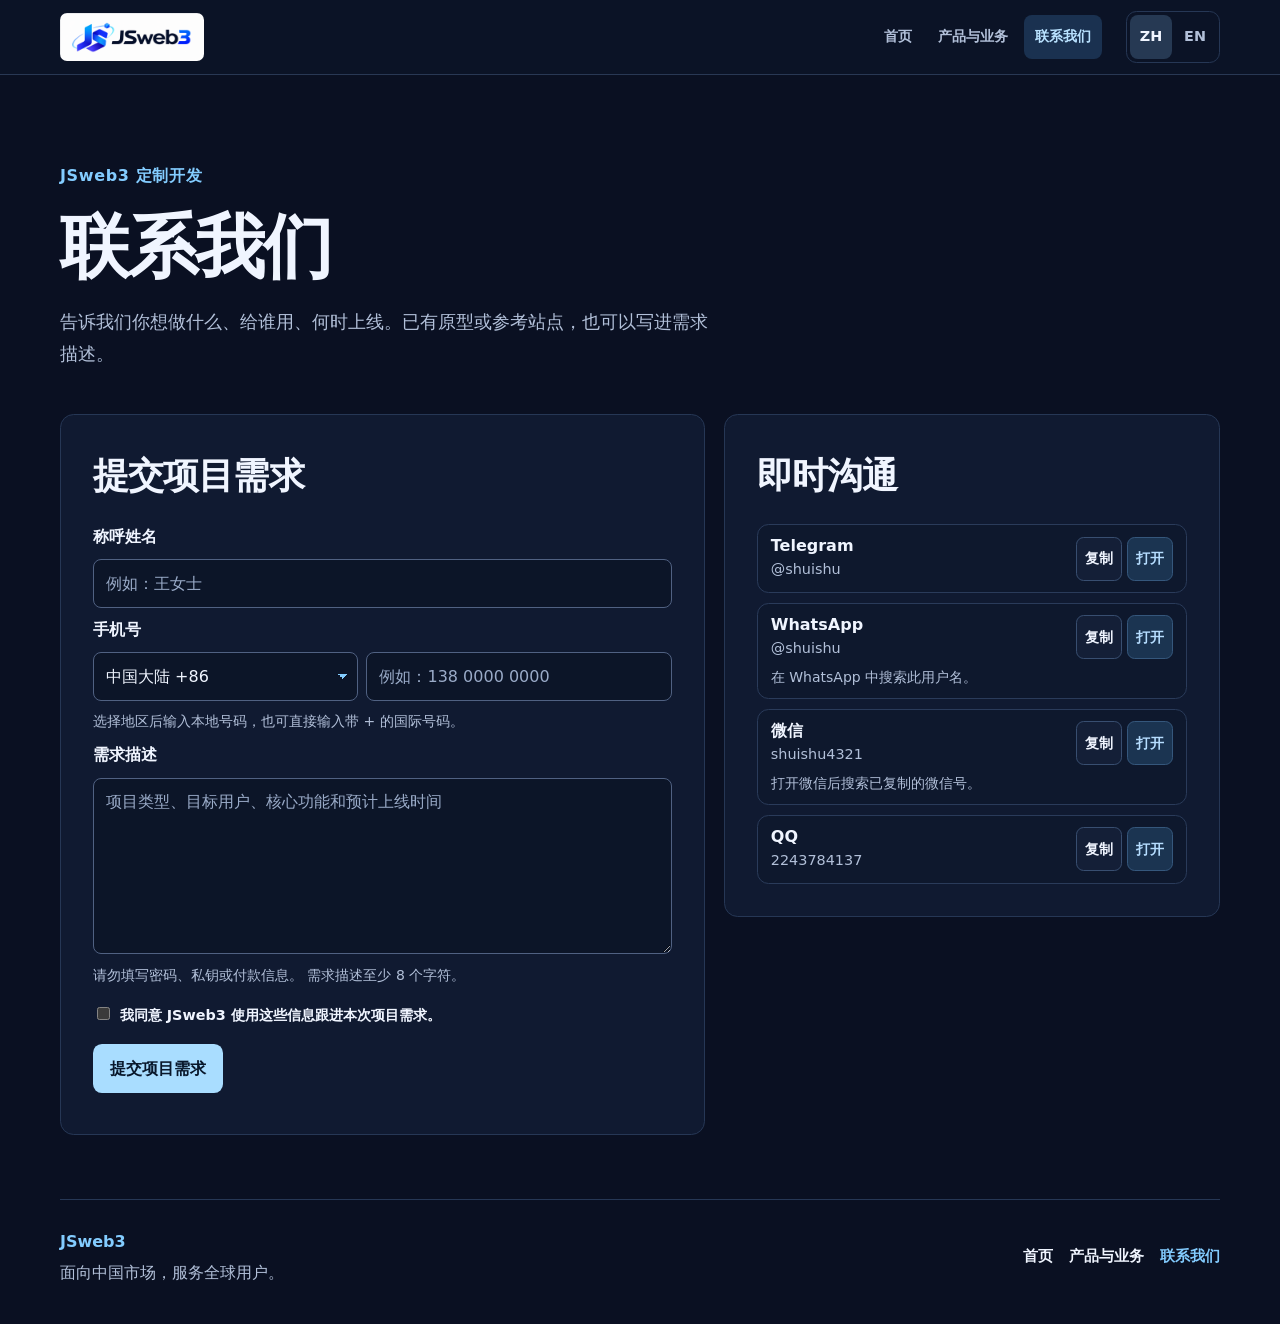
==== commit 83f3da68: "Remove underline from selected navigation links" ====
--- a/site/contact/index.html
+++ b/site/contact/index.html
@@ -3,5 +3,5 @@
 <title>联系我们｜提交定制开发需求 | JSweb3</title><meta name="description" content="联系 JSweb3，提交 APP、官网、小程序或 Web3 DApp 项目需求，或通过 Telegram、微信、QQ 和 WhatsApp 找到我们。"><meta name="keywords" content="APP 定制开发, 网站与 H5 开发, 企业官网建设, 小程序定制开发, Web3 与 DApp 开发, 系统与 API 集成"><meta name="author" content="JSweb3"><meta name="robots" content="index, follow, max-image-preview:large, max-snippet:-1">
 <link rel="canonical" href="https://jsweb3.dev/contact/"><link rel="alternate" hreflang="zh-CN" href="https://jsweb3.dev/contact/"><link rel="alternate" hreflang="en" href="https://jsweb3.dev/en/contact/"><link rel="alternate" hreflang="x-default" href="https://jsweb3.dev/contact/">
 <meta property="og:type" content="website"><meta property="og:site_name" content="JSweb3"><meta property="og:locale" content="zh_CN"><meta property="og:locale:alternate" content="en_US"><meta property="og:title" content="联系我们｜提交定制开发需求 | JSweb3"><meta property="og:description" content="联系 JSweb3，提交 APP、官网、小程序或 Web3 DApp 项目需求，或通过 Telegram、微信、QQ 和 WhatsApp 找到我们。"><meta property="og:url" content="https://jsweb3.dev/contact/"><meta property="og:image" content="https://jsweb3.dev/assets/jsweb3-logo.png"><meta property="og:image:alt" content="JSweb3"><meta name="twitter:card" content="summary_large_image"><meta name="twitter:title" content="联系我们｜提交定制开发需求 | JSweb3"><meta name="twitter:description" content="联系 JSweb3，提交 APP、官网、小程序或 Web3 DApp 项目需求，或通过 Telegram、微信、QQ 和 WhatsApp 找到我们。"><meta name="twitter:image" content="https://jsweb3.dev/assets/jsweb3-logo.png"><meta name="twitter:image:alt" content="JSweb3">
-<link rel="icon" href="../assets/jsweb3-icon.png"><link rel="stylesheet" href="../assets/site.css?v=4"><script type="application/ld+json">{"@context":"https://schema.org","@graph":[{"@type":"Organization","@id":"https://jsweb3.dev/#organization","name":"JSweb3","url":"https://jsweb3.dev","logo":"https://jsweb3.dev/assets/jsweb3-logo.png","areaServed":["China","Worldwide"],"sameAs":["https://t.me/shuishu"]},{"@type":"WebSite","@id":"https://jsweb3.dev/#website","name":"JSweb3","url":"https://jsweb3.dev","inLanguage":["zh-CN","en"],"publisher":{"@id":"https://jsweb3.dev/#organization"}},{"@type":["WebPage","ContactPage"],"@id":"https://jsweb3.dev/contact/#page","url":"https://jsweb3.dev/contact/","name":"联系我们｜提交定制开发需求 | JSweb3","description":"联系 JSweb3，提交 APP、官网、小程序或 Web3 DApp 项目需求，或通过 Telegram、微信、QQ 和 WhatsApp 找到我们。","inLanguage":"zh-CN","isPartOf":{"@id":"https://jsweb3.dev/#website"},"about":{"@id":"https://jsweb3.dev/#organization"}},{"@type":"BreadcrumbList","itemListElement":[{"@type":"ListItem","position":1,"name":"首页","item":"https://jsweb3.dev/"},{"@type":"ListItem","position":2,"name":"联系我们","item":"https://jsweb3.dev/contact/"}]}]}</script></head>
+<link rel="icon" href="../assets/jsweb3-icon.png"><link rel="stylesheet" href="../assets/site.css?v=5"><script type="application/ld+json">{"@context":"https://schema.org","@graph":[{"@type":"Organization","@id":"https://jsweb3.dev/#organization","name":"JSweb3","url":"https://jsweb3.dev","logo":"https://jsweb3.dev/assets/jsweb3-logo.png","areaServed":["China","Worldwide"],"sameAs":["https://t.me/shuishu"]},{"@type":"WebSite","@id":"https://jsweb3.dev/#website","name":"JSweb3","url":"https://jsweb3.dev","inLanguage":["zh-CN","en"],"publisher":{"@id":"https://jsweb3.dev/#organization"}},{"@type":["WebPage","ContactPage"],"@id":"https://jsweb3.dev/contact/#page","url":"https://jsweb3.dev/contact/","name":"联系我们｜提交定制开发需求 | JSweb3","description":"联系 JSweb3，提交 APP、官网、小程序或 Web3 DApp 项目需求，或通过 Telegram、微信、QQ 和 WhatsApp 找到我们。","inLanguage":"zh-CN","isPartOf":{"@id":"https://jsweb3.dev/#website"},"about":{"@id":"https://jsweb3.dev/#organization"}},{"@type":"BreadcrumbList","itemListElement":[{"@type":"ListItem","position":1,"name":"首页","item":"https://jsweb3.dev/"},{"@type":"ListItem","position":2,"name":"联系我们","item":"https://jsweb3.dev/contact/"}]}]}</script></head>
 <body><header class="header"><div class="header-inner"><a href="../" class="brand" aria-label="JSweb3"><img src="../assets/jsweb3-logo.png" alt="JSweb3" width="180" height="60"></a><nav aria-label="首页"><a href="../">首页</a><a href="../services/">产品与业务</a><a href="../contact/" aria-current="page">联系我们</a></nav><div class="languages" role="group" aria-label="选择语言"><a href="../contact/" hreflang="zh-CN" lang="zh-CN" aria-label="简体中文" aria-current="true">ZH</a><a href="../en/contact/" hreflang="en" lang="en" aria-label="English">EN</a></div></div></header><main><section aria-labelledby="contact-title"><div class="page-intro"><p class="eyebrow">JSweb3 定制开发</p><h1 id="contact-title">联系我们</h1><p class="lead">告诉我们你想做什么、给谁用、何时上线。已有原型或参考站点，也可以写进需求描述。</p></div><div class="contact-layout"><section class="panel" id="brief"><h2>提交项目需求</h2><form id="brief-form" method="post"><label for="name">称呼姓名</label><input id="name" name="name" autocomplete="name" required maxlength="80" placeholder="例如：王女士"><label for="phone">手机号</label><div class="phone-row"><select id="region" name="region" aria-label="国家或地区"><option value="CN">中国大陆 +86</option><option value="HK">中国香港 +852</option><option value="MO">中国澳门 +853</option><option value="TW">中国台湾 +886</option><option value="US">美国 / 加拿大 +1</option><option value="GB">英国 +44</option><option value="AU">澳大利亚 +61</option><option value="SG">新加坡 +65</option><option value="MY">马来西亚 +60</option><option value="JP">日本 +81</option><option value="KR">韩国 +82</option><option value="IN">印度 +91</option><option value="DE">德国 +49</option><option value="FR">法国 +33</option><option value="AE">阿联酋 +971</option><option value="INT">国际号码</option></select><input id="phone" name="phone" type="tel" inputmode="tel" autocomplete="tel" required maxlength="40" aria-describedby="phone-help" placeholder="例如：138 0000 0000"></div><p class="hint" id="phone-help">选择地区后输入本地号码，也可直接输入带 + 的国际号码。</p><label for="description">需求描述</label><textarea id="description" name="description" rows="6" minlength="8" maxlength="2000" required placeholder="项目类型、目标用户、核心功能和预计上线时间"></textarea><p class="hint">请勿填写密码、私钥或付款信息。 需求描述至少 8 个字符。</p><label class="consent"><input type="checkbox" name="consent" required> <span>我同意 JSweb3 使用这些信息跟进本次项目需求。</span></label><div hidden><label>Website<input name="website" tabindex="-1" autocomplete="off"></label></div><button class="button primary" type="submit">提交项目需求</button><p class="status" id="form-status" role="status"></p></form></section><aside class="panel channels"><h2>即时沟通</h2><div class="channel-grid"><div class="channel"><div class="channel-details"><strong>Telegram</strong><span>@shuishu</span></div><div class="channel-actions"><button type="button" data-copy="@shuishu" aria-label="复制 Telegram">复制</button><a href="https://t.me/shuishu" aria-label="打开 Telegram" target="_blank" rel="noopener noreferrer">打开</a></div></div><div class="channel"><div class="channel-details"><strong>WhatsApp</strong><span>@shuishu</span></div><div class="channel-actions"><button type="button" data-copy="@shuishu" aria-label="复制 WhatsApp">复制</button><a href="https://web.whatsapp.com/" aria-label="打开 WhatsApp" target="_blank" rel="noopener noreferrer">打开</a></div><small class="channel-hint">在 WhatsApp 中搜索此用户名。</small></div><div class="channel"><div class="channel-details"><strong>微信</strong><span>shuishu4321</span></div><div class="channel-actions"><button type="button" data-copy="shuishu4321" aria-label="复制 WeChat">复制</button><a href="weixin://" aria-label="打开 WeChat" data-copy-on-open="shuishu4321">打开</a></div><small class="channel-hint">打开微信后搜索已复制的微信号。</small></div><div class="channel"><div class="channel-details"><strong>QQ</strong><span>2243784137</span></div><div class="channel-actions"><button type="button" data-copy="2243784137" aria-label="复制 QQ">复制</button><a href="https://wpa.qq.com/msgrd?v=3&amp;uin=2243784137&amp;site=qq&amp;menu=yes" aria-label="打开 QQ" target="_blank" rel="noopener noreferrer">打开</a></div></div></div><p class="status" id="copy-status" role="status"></p></aside></div><dialog id="brief-success" aria-labelledby="brief-success-title" aria-describedby="brief-success-description"><div class="receipt-mark" aria-hidden="true">✓</div><h2 id="brief-success-title">提交成功</h2><p id="brief-success-description">需求已保存，我们会按你提供的方式联系你。</p><dl class="receipt-reference"><dt>需求编号</dt><dd id="brief-success-id"></dd></dl><form method="dialog"><button class="button primary" autofocus>完成</button></form></dialog><script type="application/json" id="messages">{"copied":"已复制","copyFail":"复制失败，请手动选中账号。","badName":"请输入你的称呼。","badPhone":"请输入有效格式的手机号。","badDescription":"请填写至少 8 个字符的需求描述。","badConsent":"请勾选同意后再提交。","sending":"正在提交…","sent":"需求已保存，我们会按你提供的方式联系你。","failed":"暂时无法提交。请稍后重试，或使用即时联系方式。","limited":"提交次数较多，请稍后重试。","submit":"提交项目需求","reference":"需求编号"}</script><script type="module" src="../assets/contact.mjs?v=3"></script></section></main><footer><div><a class="footer-brand" href="../">JSweb3</a><p>面向中国市场，服务全球用户。</p></div><nav aria-label="页脚导航"><a href="../">首页</a><a href="../services/">产品与业务</a><a href="../contact/" aria-current="page">联系我们</a></nav></footer></body></html>
--- a/site/assets/site.css
+++ b/site/assets/site.css
@@ -45,7 +45,7 @@
 }
 .header nav a { color: var(--muted); white-space: nowrap }
 .header nav a:hover, .languages a:hover { color: var(--text); background: #1c2b47 }
-.header nav a[aria-current="page"] { background: #1a3150; color: #b9e2ff; box-shadow: inset 0 -2px #77bdf6 }
+.header nav a[aria-current="page"] { background: #1a3150; color: #b9e2ff }
 .languages { gap: 2px; padding: 3px; border: 1px solid var(--line); border-radius: .65rem; color: var(--muted) }
 .languages a { min-width: 42px; padding: 0 .45rem }
 .languages a[aria-current] { color: var(--text); background: #263953 }
